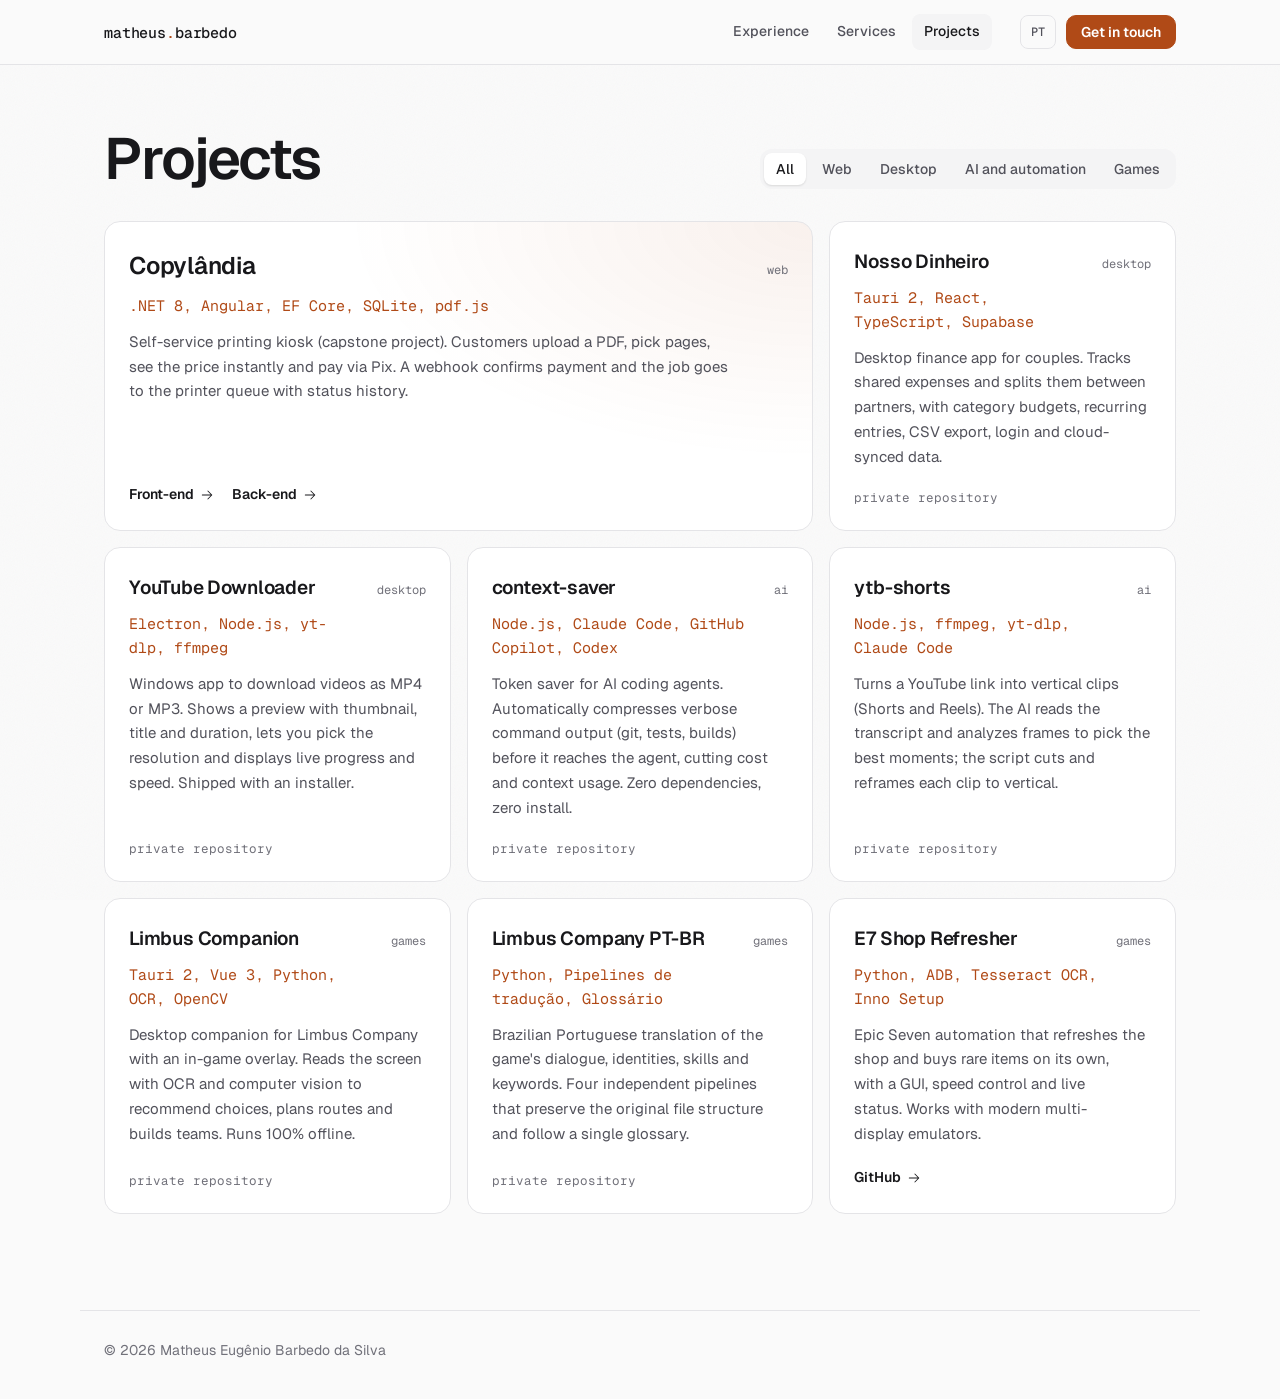
==== projetos.html @ 17eb4828 "Revisa o visual e move os projetos para uma página própria Cria projetos.html com a grade e os filtr" ====
<!doctype html>
<html lang="pt-BR">
<head>
<meta charset="utf-8">
<meta name="viewport" content="width=device-width, initial-scale=1, viewport-fit=cover">
<title>Projetos | Matheus Barbedo</title>
<meta name="description" content="Projetos de Matheus Barbedo: sistemas web, apps desktop, automação com IA e ferramentas para jogos.">
<meta property="og:title" content="Projetos | Matheus Barbedo">
<meta property="og:description" content="APIs, integrações, sistemas web, apps desktop e automação com IA.">
<meta property="og:type" content="website">
<meta name="theme-color" content="#0c0c0e" media="(prefers-color-scheme: dark)">
<meta name="theme-color" content="#fafafa" media="(prefers-color-scheme: light)">
<link rel="icon" href="data:image/svg+xml,<svg xmlns='http://www.w3.org/2000/svg' viewBox='0 0 32 32'><rect width='32' height='32' rx='8' fill='%2318181b'/><text x='16' y='21.5' font-family='monospace' font-size='14' font-weight='700' fill='%23e98647' text-anchor='middle'>MB</text></svg>">
<script>document.documentElement.classList.add("js")</script>
<link rel="preconnect" href="https://fonts.googleapis.com">
<link rel="preconnect" href="https://fonts.gstatic.com" crossorigin>
<link href="https://fonts.googleapis.com/css2?family=Geist:wght@400;500;600;700&family=Geist+Mono:wght@400;500&display=swap" rel="stylesheet">
<link rel="stylesheet" href="style.css">
</head>
<body>
<a class="skip" href="#conteudo" data-i18n="skip">Pular para o conteúdo</a>

<header class="nav">
  <div class="wrap nav-inner">
    <a href="index.html" class="logo">matheus<span>.</span>barbedo</a>
    <nav aria-label="Seções">
      <a href="index.html#experiencia" data-i18n="nav.experience">Experiência</a>
      <a href="index.html#servicos" data-i18n="nav.services">Serviços</a>
      <a href="projetos.html" class="active" aria-current="page" data-i18n="nav.projects">Projetos</a>
    </nav>
    <div class="nav-actions">
      <button id="lang" class="lang" type="button" aria-label="Switch to English">EN</button>
      <a href="index.html#contato" class="btn primary sm" data-i18n="cta.contact">Fale comigo</a>
    </div>
  </div>
</header>

<main id="top">
  <section class="wrap page" id="conteudo">
    <div class="section-head">
      <h1 data-i18n="projects.title">Projetos</h1>
      <div class="filters" role="group" aria-label="Filtro">
        <button class="chip" type="button" aria-pressed="true" data-filter="all" data-i18n="f.all">Todos</button>
        <button class="chip" type="button" aria-pressed="false" data-filter="web">Web</button>
        <button class="chip" type="button" aria-pressed="false" data-filter="desktop">Desktop</button>
        <button class="chip" type="button" aria-pressed="false" data-filter="ia" data-i18n="f.ia">IA e automação</button>
        <button class="chip" type="button" aria-pressed="false" data-filter="jogos" data-i18n="f.games">Jogos</button>
      </div>
    </div>
    <div id="project-list" class="projects"><noscript><p class="muted">Projetos no <a href="https://github.com/MatheusBarbedo">GitHub</a>.</p></noscript></div>
  </section>
</main>

<footer class="wrap footer">
  <p>© <span id="year"></span> Matheus Eugênio Barbedo da Silva</p>
</footer>

<script src="main.js"></script>
</body>
</html>
---- style.css ----
:root {
  --bg: #fafafa;
  --surface: #ffffff;
  --surface-2: #f4f4f5;
  --text: #18181b;
  --muted: #52525b;
  --faint: #71717a;
  --border: #e4e4e7;
  --accent: #b04a17;
  --accent-soft: #b04a1714;
  --on-accent: #ffffff;
  --shadow: 0 1px 2px #18181b0a, 0 8px 24px -12px #18181b1f;
  --ease-out: cubic-bezier(0.23, 1, 0.32, 1);
  --r-control: 10px;
  --r-box: 16px;
  color-scheme: light;
}

@media (prefers-color-scheme: dark) {
  :root {
    --bg: #0c0c0e;
    --surface: #141417;
    --surface-2: #1b1b1f;
    --text: #ededef;
    --muted: #a1a1aa;
    --faint: #8b8b94;
    --border: #26262b;
    --accent: #e98647;
    --accent-soft: #e986471a;
    --on-accent: #1a0d05;
    --shadow: 0 1px 2px #0006, 0 12px 32px -16px #000a;
    color-scheme: dark;
  }
}

* { box-sizing: border-box; }

html { scroll-behavior: smooth; scroll-padding-top: 80px; }

body {
  margin: 0;
  background: var(--bg);
  color: var(--text);
  font: 16px/1.65 Geist, system-ui, -apple-system, "Segoe UI", Roboto, sans-serif;
  -webkit-font-smoothing: antialiased;
  text-rendering: optimizeLegibility;
}

body::before {
  content: "";
  position: fixed;
  inset: 0;
  pointer-events: none;
  z-index: -1;
  opacity: 0.035;
  background-image: url("data:image/svg+xml,<svg xmlns='http://www.w3.org/2000/svg' width='160' height='160'><filter id='n'><feTurbulence type='fractalNoise' baseFrequency='0.9' numOctaves='2' stitchTiles='stitch'/></filter><rect width='100%' height='100%' filter='url(%23n)'/></svg>");
}

a { color: inherit; }
h1, h2, h3, h4 { text-wrap: balance; }
p { text-wrap: pretty; }

:focus-visible { outline: 2px solid var(--accent); outline-offset: 3px; border-radius: 4px; }

.skip {
  position: absolute;
  left: 16px;
  top: 12px;
  z-index: 50;
  transform: translateY(-150%);
  padding: 10px 16px;
  background: var(--text);
  color: var(--bg);
  border-radius: var(--r-control);
}
.skip:focus { transform: none; }

.sr-only {
  position: absolute;
  width: 1px;
  height: 1px;
  overflow: hidden;
  clip-path: inset(50%);
  white-space: nowrap;
}

.wrap { width: 100%; max-width: 1120px; margin: 0 auto; padding-inline: 24px; }

.nav {
  position: sticky;
  top: 0;
  z-index: 20;
  background: color-mix(in srgb, var(--bg) 82%, transparent);
  backdrop-filter: saturate(1.4) blur(12px);
  -webkit-backdrop-filter: saturate(1.4) blur(12px);
  border-bottom: 1px solid var(--border);
}
.nav-inner { display: flex; align-items: center; gap: 28px; height: 64px; }
.logo { font: 500 15px "Geist Mono", ui-monospace, monospace; text-decoration: none; letter-spacing: -0.01em; }
.logo span { color: var(--accent); }
.nav nav { display: flex; gap: 4px; margin-left: auto; }
.nav nav a {
  text-decoration: none;
  color: var(--muted);
  font-size: 14px;
  font-weight: 500;
  padding: 6px 12px;
  border-radius: 8px;
  transition: color 150ms ease, background-color 150ms ease;
}
.nav nav a.active { color: var(--text); background: var(--surface-2); }
.nav-actions { display: flex; align-items: center; gap: 10px; }
.lang {
  border: 1px solid var(--border);
  background: transparent;
  color: var(--muted);
  border-radius: 8px;
  height: 34px;
  padding: 0 10px;
  font: 500 12px "Geist Mono", monospace;
  cursor: pointer;
  transition: color 150ms ease, border-color 150ms ease, transform 160ms var(--ease-out);
}
.lang:active { transform: scale(0.96); }

.btn {
  display: inline-flex;
  align-items: center;
  justify-content: center;
  height: 44px;
  padding: 0 20px;
  border-radius: var(--r-control);
  border: 1px solid var(--border);
  background: var(--surface);
  color: var(--text);
  text-decoration: none;
  font: 600 15px Geist, sans-serif;
  white-space: nowrap;
  cursor: pointer;
  transition: transform 160ms var(--ease-out), background-color 150ms ease, border-color 150ms ease;
}
.btn.sm { height: 34px; padding: 0 14px; font-size: 14px; }
.btn.primary { background: var(--accent); border-color: var(--accent); color: var(--on-accent); }
.btn:active { transform: scale(0.97); }

.link-arrow {
  font-weight: 600;
  text-decoration: none;
  display: inline-flex;
  align-items: center;
  gap: 6px;
}
.link-arrow::after {
  content: "";
  width: 1em;
  height: 1em;
  background: currentColor;
  -webkit-mask: var(--arrow) center / contain no-repeat;
  mask: var(--arrow) center / contain no-repeat;
  transition: transform 200ms var(--ease-out);
}
:root { --arrow: url("data:image/svg+xml,<svg xmlns='http://www.w3.org/2000/svg' viewBox='0 0 256 256'><path d='M221.66,133.66l-72,72a8,8,0,0,1-11.32-11.32L196.69,136H40a8,8,0,0,1,0-16H196.69L138.34,61.66a8,8,0,0,1,11.32-11.32l72,72A8,8,0,0,1,221.66,133.66Z'/></svg>"); }

@media (hover: hover) and (pointer: fine) {
  .nav nav a:hover { color: var(--text); }
  .lang:hover { color: var(--text); border-color: var(--faint); }
  .btn:hover { border-color: var(--faint); }
  .btn.primary:hover { background: color-mix(in srgb, var(--accent) 88%, var(--text)); border-color: transparent; }
  .chip:hover { color: var(--text); }
  .link-arrow:hover::after { transform: translateX(3px); }
  .project:hover { border-color: color-mix(in srgb, var(--accent) 40%, var(--border)); }
}

.hero {
  display: grid;
  grid-template-columns: 1.75fr 1fr;
  gap: 64px;
  align-items: center;
  padding-block: 88px 104px;
}
.eyebrow { font: 500 13px "Geist Mono", monospace; color: var(--accent); margin: 0 0 18px; }
h1 {
  font-size: clamp(40px, 5vw, 58px);
  line-height: 1.04;
  letter-spacing: -0.035em;
  font-weight: 600;
  margin: 0 0 22px;
}
.lead { font-size: 18px; color: var(--muted); max-width: 52ch; margin: 0 0 32px; }
.cta { display: flex; flex-wrap: wrap; align-items: center; gap: 24px; }

.now {
  background: var(--surface);
  border: 1px solid var(--border);
  border-radius: var(--r-box);
  box-shadow: var(--shadow);
  padding: 22px 24px;
}
.now dl { margin: 0; }
.now dl div:first-child { border-top: 0; padding-top: 0; }
.now dl div:last-child { padding-bottom: 0; }
.now dl div {
  display: grid;
  grid-template-columns: 110px 1fr;
  gap: 12px;
  padding: 11px 0;
  border-top: 1px solid var(--border);
  font-size: 14.5px;
}
.now dt { color: var(--faint); font: 400 13px "Geist Mono", monospace; padding-top: 1px; }
.now dd { margin: 0; font-weight: 500; }

.section { padding-block: 72px 88px; border-top: 1px solid var(--border); }
h2 { font-size: clamp(28px, 3.4vw, 38px); letter-spacing: -0.03em; font-weight: 600; line-height: 1.1; margin: 0 0 40px; }
h3, h4 { margin: 0 0 8px; font-weight: 600; letter-spacing: -0.01em; }
h3 { font-size: 19px; }
h4 { font-size: 18px; }

.services {
  list-style: none;
  padding: 0;
  margin: 0;
  display: grid;
  grid-template-columns: repeat(2, 1fr);
  column-gap: 56px;
}
.services li { padding: 28px 0 32px; border-top: 1px solid var(--border); position: relative; padding-left: 56px; }
.services .num { position: absolute; left: 0; top: 31px; font: 500 13px "Geist Mono", monospace; color: var(--accent); }
.services p { color: var(--muted); margin: 0; max-width: 46ch; }


.page { padding-block: 64px 96px; }
.section-head { display: flex; flex-wrap: wrap; justify-content: space-between; align-items: end; gap: 16px 24px; margin-bottom: 32px; }
.section-head h1 { margin: 0; }
.filters { display: flex; flex-wrap: wrap; gap: 4px; padding: 4px; background: var(--surface-2); border-radius: 12px; }
.chip {
  border: 0;
  background: transparent;
  color: var(--muted);
  border-radius: 8px;
  height: 32px;
  padding: 0 12px;
  font: 500 14px Geist, sans-serif;
  cursor: pointer;
  transition: color 150ms ease, background-color 150ms ease, transform 160ms var(--ease-out);
}
.chip:active { transform: scale(0.96); }
.chip[aria-pressed="true"] { background: var(--surface); color: var(--text); box-shadow: 0 1px 2px #18181b1f; }

.projects { display: grid; grid-template-columns: repeat(3, 1fr); gap: 16px; }
.project {
  background: var(--surface);
  border: 1px solid var(--border);
  border-radius: var(--r-box);
  padding: 24px;
  display: flex;
  flex-direction: column;
}
.project.featured {
  grid-column: span 2;
  background:
    radial-gradient(120% 140% at 100% 0%, var(--accent-soft), transparent 55%),
    var(--surface);
}
.project.featured h3 { font-size: 24px; }
.project.featured > p:not(.tags) { max-width: 60ch; }
.project .top { display: flex; justify-content: space-between; align-items: baseline; gap: 12px; }
.project .cat { font: 400 12px "Geist Mono", monospace; color: var(--faint); }
.project > p { color: var(--muted); margin: 0 0 20px; flex: 1; font-size: 15px; }
.tags { font: 400 12.5px/1.6 "Geist Mono", monospace; color: var(--accent) !important; margin: 0 0 12px !important; flex: 0 !important; }
.project .links { display: flex; gap: 18px; font-size: 14px; }
.project .links a { color: var(--text); }
.project .private { font: 400 12.5px "Geist Mono", monospace; color: var(--faint); }

.exp { display: grid; grid-template-columns: 260px 1fr; gap: 64px; align-items: start; }
.exp-side { position: sticky; top: 96px; }
.exp-side h3 { font-size: 24px; letter-spacing: -0.02em; margin: 0; }
.muted { color: var(--muted); margin: 4px 0 0; }
.timeline { list-style: none; padding: 0; margin: 28px 0 0; border-left: 1px solid var(--border); }
.timeline li { position: relative; padding: 0 0 20px 22px; display: flex; flex-direction: column; }
.timeline li:last-child { padding-bottom: 0; }
.timeline li:first-child::before {
  content: "";
  position: absolute;
  left: -5px;
  top: 6px;
  width: 9px;
  height: 9px;
  border-radius: 50%;
  background: var(--accent);
}
.timeline li span:first-child { font: 400 12px "Geist Mono", monospace; color: var(--faint); }
.timeline li span:last-child { font-weight: 600; }

.cases { display: flex; flex-direction: column; }
.case { padding: 0 0 32px; margin-bottom: 32px; border-bottom: 1px solid var(--border); }
.case p:not(.tags) { color: var(--muted); margin: 0; max-width: 64ch; }
.bullets { color: var(--muted); margin: 0; padding-left: 18px; }
.bullets li { padding: 2px 0; }
.bullets li::marker { color: var(--accent); }

.stack { display: grid; grid-template-columns: repeat(2, 1fr); column-gap: 56px; margin: 0; }
.stack div { display: grid; grid-template-columns: 170px 1fr; gap: 16px; padding: 16px 0; border-top: 1px solid var(--border); }
.stack dt { font-weight: 600; font-size: 15px; }
.stack dd { margin: 0; color: var(--muted); font-size: 15px; }

.contact { padding-block: 96px 112px; }
.contact-title { font-size: clamp(36px, 5vw, 56px); margin-bottom: 24px; }
.mail { display: flex; flex-wrap: wrap; align-items: center; gap: 12px 18px; margin: 8px 0 32px; }
.mail-link {
  font-size: clamp(20px, 3vw, 30px);
  font-weight: 600;
  letter-spacing: -0.02em;
  text-decoration: underline;
  text-decoration-color: var(--accent);
  text-decoration-thickness: 2px;
  text-underline-offset: 6px;
  overflow-wrap: anywhere;
}
.socials { list-style: none; padding: 0; margin: 0; display: flex; flex-wrap: wrap; gap: 12px 32px; }

.footer { padding-block: 28px 36px; border-top: 1px solid var(--border); color: var(--faint); font-size: 14px; }
.footer p { margin: 0; }

.reveal { transition: opacity 500ms var(--ease-out), transform 500ms var(--ease-out); transition-delay: var(--d, 0ms); }
.js .reveal:not(.in) { opacity: 0; transform: translateY(8px); }
.project.in { transition: border-color 200ms ease, opacity 300ms var(--ease-out), transform 300ms var(--ease-out); }

@media (max-width: 900px) {
  .hero { grid-template-columns: 1fr; gap: 40px; padding-block: 56px 72px; }
  .projects { grid-template-columns: repeat(2, 1fr); }
  .exp { grid-template-columns: 1fr; gap: 40px; }
  .exp-side { position: static; }
  .timeline { display: grid; grid-template-columns: repeat(2, 1fr); border-left: 0; gap: 16px; }
  .timeline li { padding: 0 0 0 18px; border-left: 1px solid var(--border); }
  .stack { grid-template-columns: 1fr; }
}

@media (max-width: 640px) {
  .wrap { padding-inline: 18px; }
  html { scroll-padding-top: 116px; }
  .nav-inner { flex-wrap: wrap; height: auto; column-gap: 12px; padding-top: 12px; }
  .nav nav { order: 3; width: 100%; margin: 6px -12px 0; padding-bottom: 8px; overflow-x: auto; }
  .nav nav a { white-space: nowrap; }
  .nav-actions { margin-left: auto; }
  .services { grid-template-columns: 1fr; }
  .projects { grid-template-columns: 1fr; }
  .project.featured { grid-column: auto; }
  .section { padding-block: 56px 64px; }
  .page { padding-block: 40px 64px; }
  .stack div { grid-template-columns: 1fr; gap: 4px; }
  .now dl div { grid-template-columns: 96px 1fr; }
}

@media (prefers-reduced-motion: reduce) {
  html { scroll-behavior: auto; }
  .reveal { transition: opacity 300ms ease; }
  .js .reveal:not(.in) { transform: none; }
  .project.in, .btn, .chip, .lang, .link-arrow::after { transition-property: opacity, color, background-color, border-color; }
}
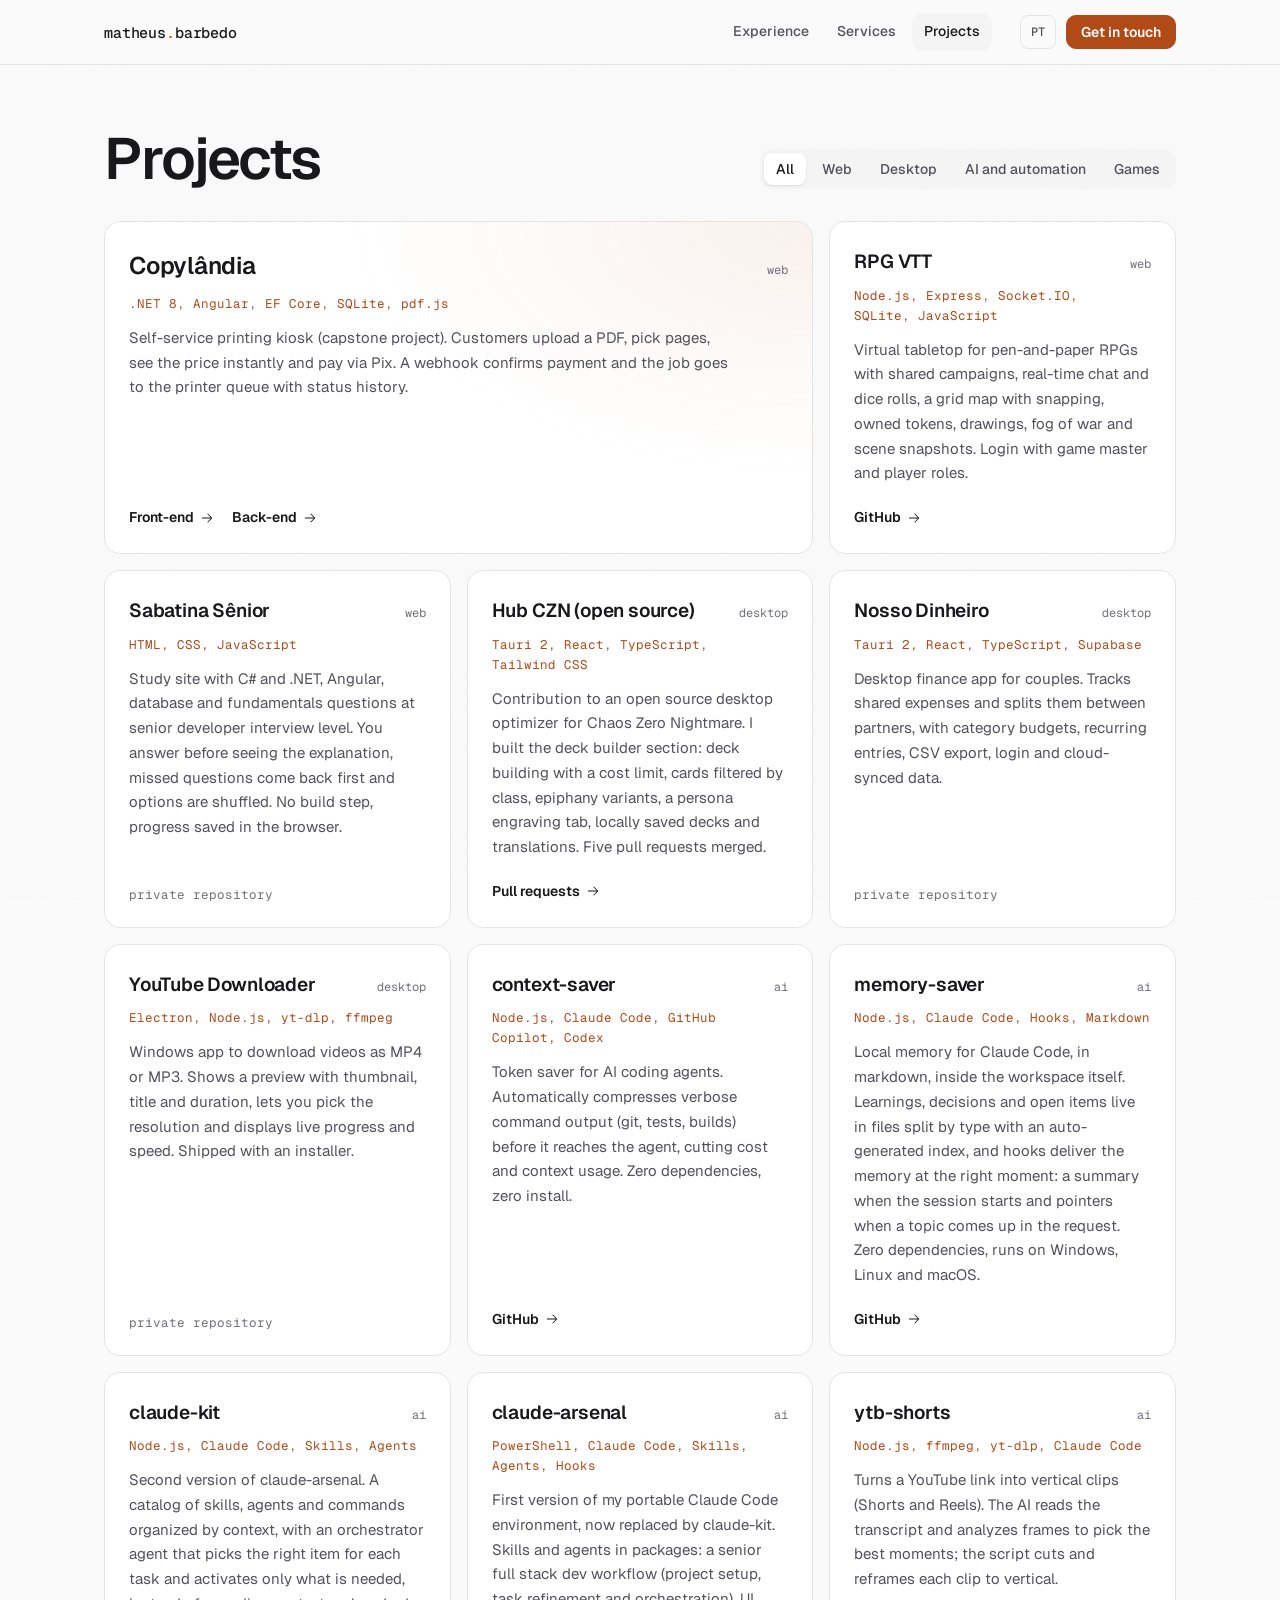
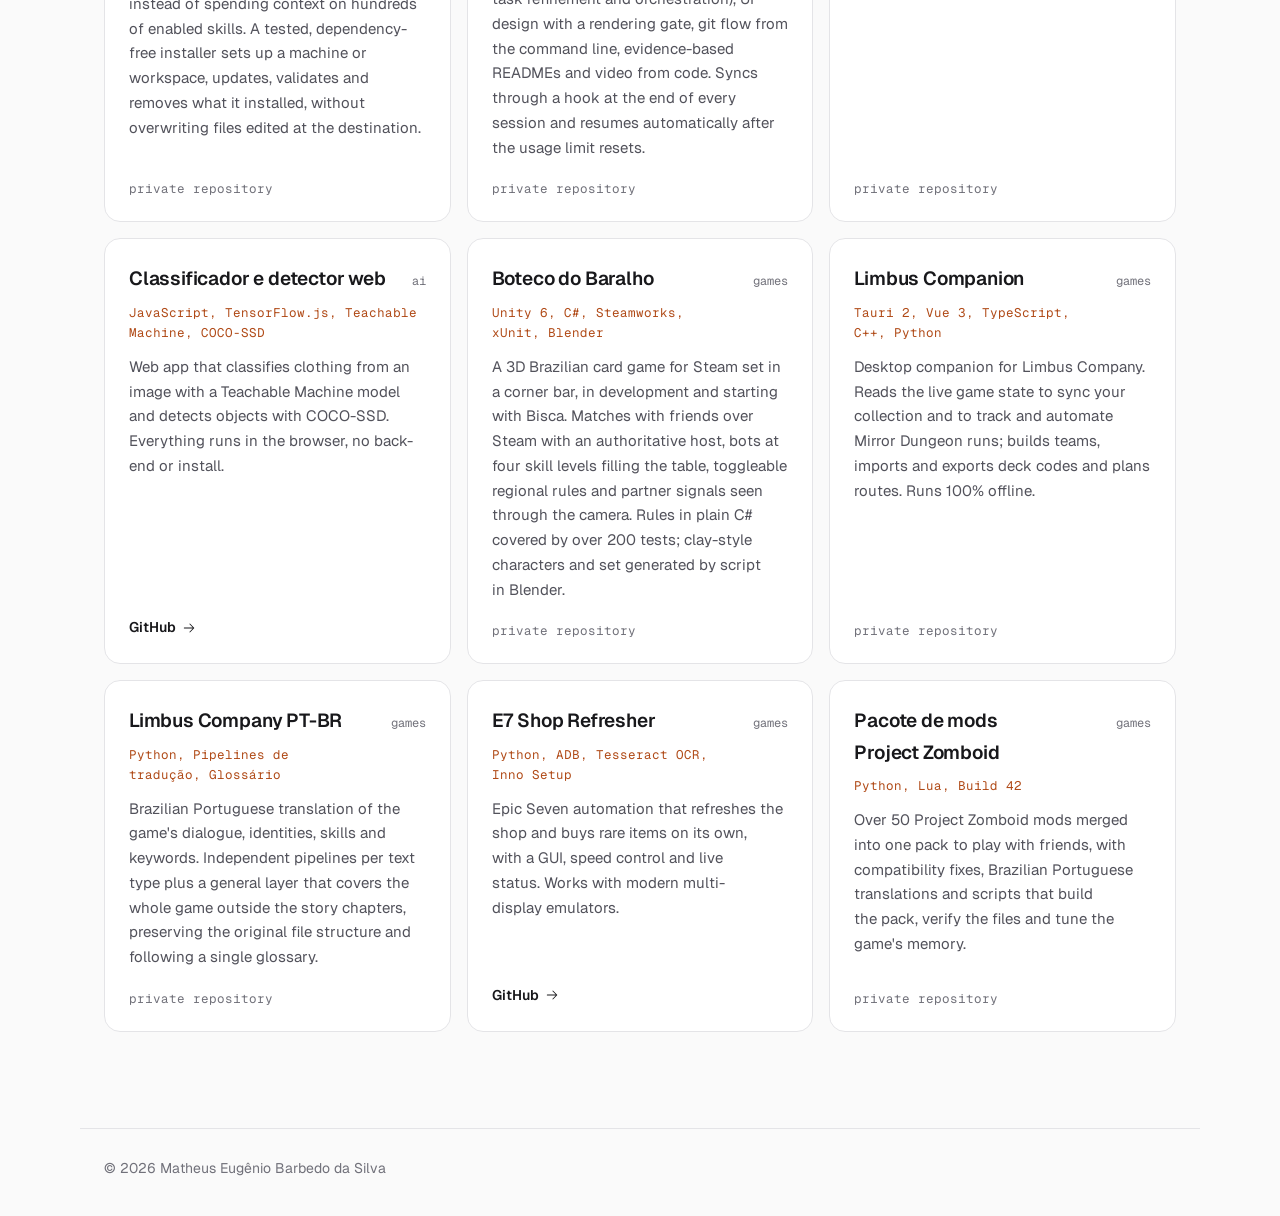
==== commit a9d2c116: "Adiciona projetos em destaque na home, imagem OG e novos projetos Home ganha a seção Projetos em des" ====
--- a/projetos.html
+++ b/projetos.html
@@ -6,8 +6,12 @@
 <title>Projetos | Matheus Barbedo</title>
 <meta name="description" content="Projetos de Matheus Barbedo: sistemas web, apps desktop, automação com IA e ferramentas para jogos.">
 <meta property="og:title" content="Projetos | Matheus Barbedo">
-<meta property="og:description" content="APIs, integrações, sistemas web, apps desktop e automação com IA.">
+<meta property="og:description" content="Sistemas web, apps desktop, automação com IA e ferramentas para jogos.">
 <meta property="og:type" content="website">
+<meta property="og:url" content="https://matheusbarbedo.github.io/projetos.html">
+<meta property="og:image" content="https://matheusbarbedo.github.io/og.png">
+<meta name="twitter:card" content="summary_large_image">
+<link rel="canonical" href="https://matheusbarbedo.github.io/projetos.html">
 <meta name="theme-color" content="#0c0c0e" media="(prefers-color-scheme: dark)">
 <meta name="theme-color" content="#fafafa" media="(prefers-color-scheme: light)">
 <link rel="icon" href="data:image/svg+xml,<svg xmlns='http://www.w3.org/2000/svg' viewBox='0 0 32 32'><rect width='32' height='32' rx='8' fill='%2318181b'/><text x='16' y='21.5' font-family='monospace' font-size='14' font-weight='700' fill='%23e98647' text-anchor='middle'>MB</text></svg>">
--- a/style.css
+++ b/style.css
@@ -231,7 +231,8 @@
 
 .page { padding-block: 64px 96px; }
 .section-head { display: flex; flex-wrap: wrap; justify-content: space-between; align-items: end; gap: 16px 24px; margin-bottom: 32px; }
-.section-head h1 { margin: 0; }
+.section-head :is(h1, h2) { margin: 0; }
+.section .section-head { margin-bottom: 40px; }
 .filters { display: flex; flex-wrap: wrap; gap: 4px; padding: 4px; background: var(--surface-2); border-radius: 12px; }
 .chip {
   border: 0;
@@ -266,8 +267,8 @@
 .project.featured > p:not(.tags) { max-width: 60ch; }
 .project .top { display: flex; justify-content: space-between; align-items: baseline; gap: 12px; }
 .project .cat { font: 400 12px "Geist Mono", monospace; color: var(--faint); }
-.project > p { color: var(--muted); margin: 0 0 20px; flex: 1; font-size: 15px; }
-.tags { font: 400 12.5px/1.6 "Geist Mono", monospace; color: var(--accent) !important; margin: 0 0 12px !important; flex: 0 !important; }
+.project > p:not(.tags) { color: var(--muted); margin: 0 0 20px; flex: 1; font-size: 15px; }
+.tags { font: 400 12.5px/1.6 "Geist Mono", monospace; color: var(--accent); margin: 0 0 12px; }
 .project .links { display: flex; gap: 18px; font-size: 14px; }
 .project .links a { color: var(--text); }
 .project .private { font: 400 12.5px "Geist Mono", monospace; color: var(--faint); }
